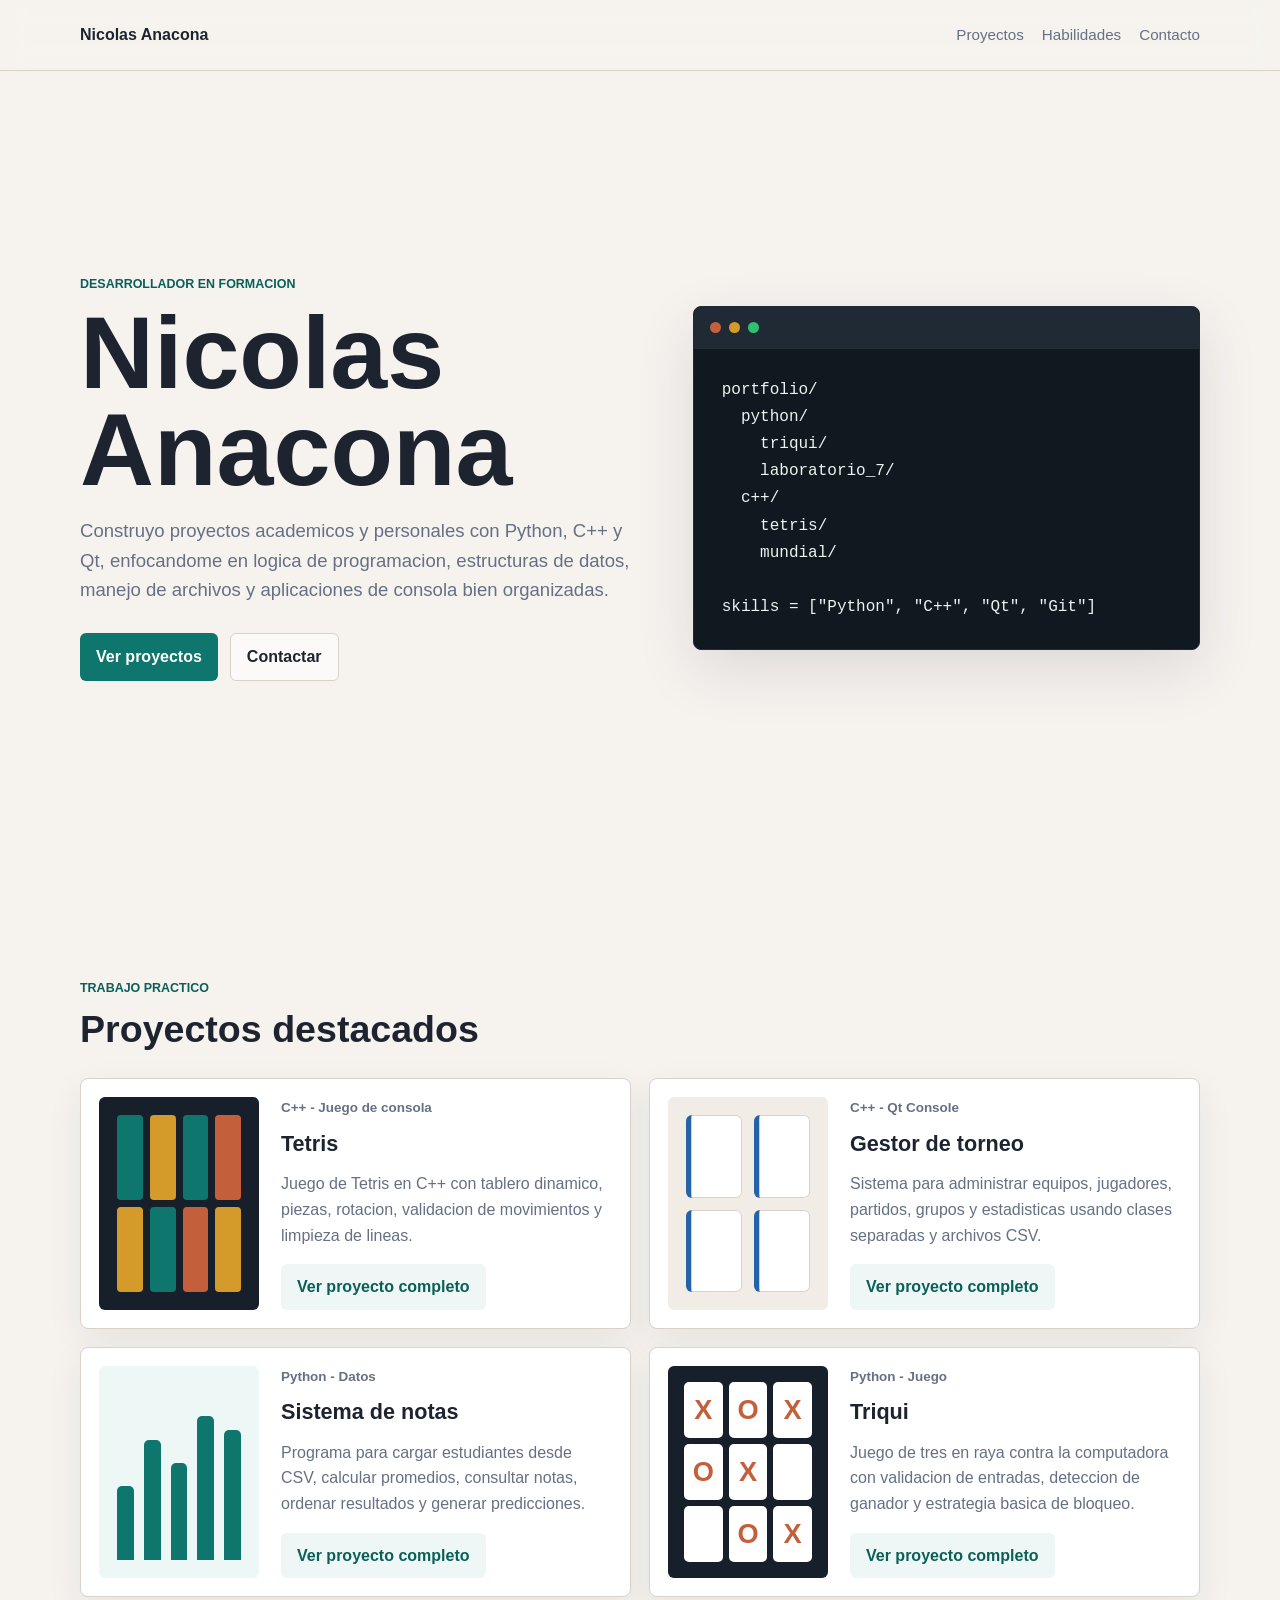
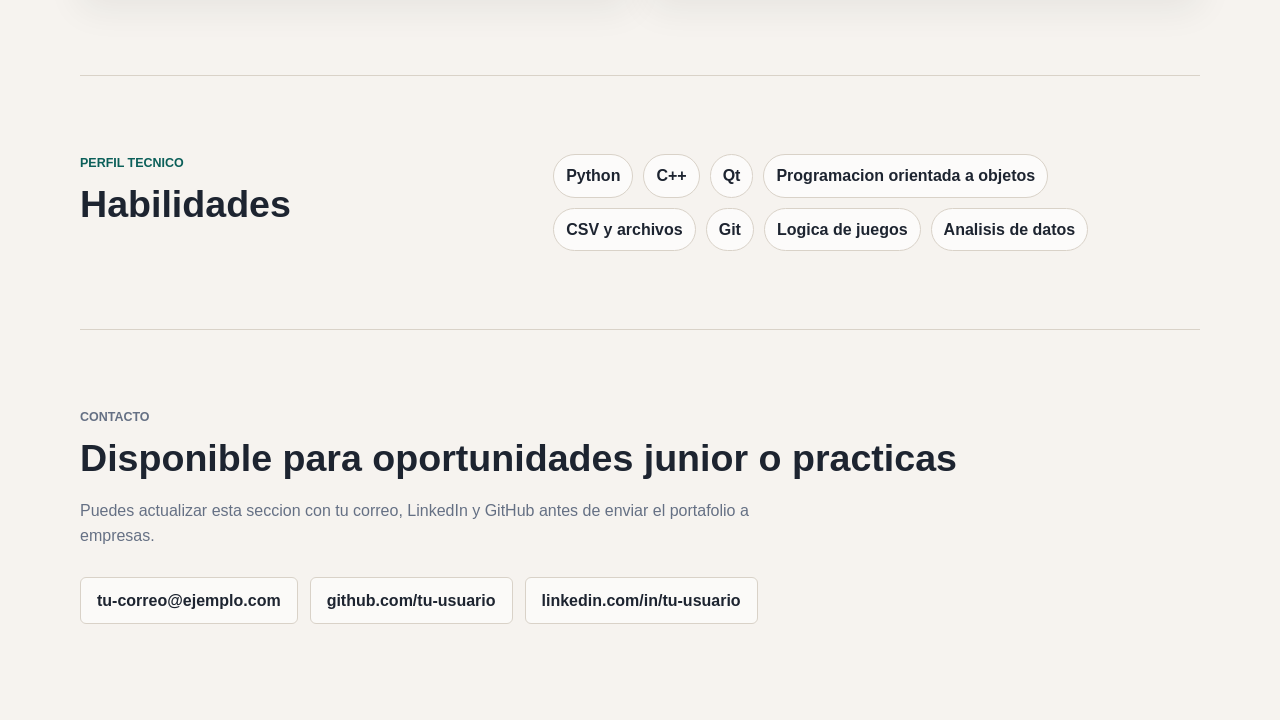
==== index.html @ 5401e6fd "Agregar portafolio interactivo" ====
<!doctype html>
<html lang="es">
<head>
  <meta charset="utf-8">
  <meta name="viewport" content="width=device-width, initial-scale=1">
  <title>Nicolas Anacona | Portafolio</title>
  <meta name="description" content="Portafolio de Nicolas Anacona con proyectos en Python, C++ y Qt.">
  <link rel="stylesheet" href="styles.css">
</head>
<body>
  <header class="site-header">
    <nav class="nav" aria-label="Principal">
      <a class="brand" href="#inicio">Nicolas Anacona</a>
      <div class="nav-links">
        <a href="#proyectos">Proyectos</a>
        <a href="#habilidades">Habilidades</a>
        <a href="#contacto">Contacto</a>
      </div>
    </nav>
  </header>

  <main id="inicio">
    <section class="hero">
      <div class="hero-copy">
        <p class="eyebrow">Desarrollador en formacion</p>
        <h1>Nicolas Anacona</h1>
        <p class="lead">
          Construyo proyectos academicos y personales con Python, C++ y Qt,
          enfocandome en logica de programacion, estructuras de datos, manejo
          de archivos y aplicaciones de consola bien organizadas.
        </p>
        <div class="hero-actions">
          <a class="button primary" href="#proyectos">Ver proyectos</a>
          <a class="button secondary" href="#contacto">Contactar</a>
        </div>
      </div>

      <div class="code-visual" aria-label="Resumen visual del portafolio">
        <div class="terminal-bar">
          <span></span><span></span><span></span>
        </div>
        <pre><code>portfolio/
  python/
    triqui/
    laboratorio_7/
  c++/
    tetris/
    mundial/

skills = ["Python", "C++", "Qt", "Git"]</code></pre>
      </div>
    </section>

    <section class="section" id="proyectos">
      <div class="section-heading">
        <p class="eyebrow">Trabajo practico</p>
        <h2>Proyectos destacados</h2>
      </div>

      <div class="projects-grid">
        <article class="project-card">
          <div class="project-visual tetris-visual" aria-hidden="true">
            <span></span><span></span><span></span><span></span>
            <span></span><span></span><span></span><span></span>
          </div>
          <div class="project-body">
            <p class="project-type">C++ - Juego de consola</p>
            <h3>Tetris</h3>
            <p>
              Juego de Tetris en C++ con tablero dinamico, piezas, rotacion,
              validacion de movimientos y limpieza de lineas.
            </p>
            <a href="projects/tetris.html">Ver proyecto completo</a>
          </div>
        </article>

        <article class="project-card">
          <div class="project-visual tournament-visual" aria-hidden="true">
            <div></div><div></div><div></div><div></div>
          </div>
          <div class="project-body">
            <p class="project-type">C++ - Qt Console</p>
            <h3>Gestor de torneo</h3>
            <p>
              Sistema para administrar equipos, jugadores, partidos, grupos y
              estadisticas usando clases separadas y archivos CSV.
            </p>
            <a href="projects/torneo.html">Ver proyecto completo</a>
          </div>
        </article>

        <article class="project-card">
          <div class="project-visual data-visual" aria-hidden="true">
            <span style="height: 42%"></span>
            <span style="height: 68%"></span>
            <span style="height: 55%"></span>
            <span style="height: 82%"></span>
            <span style="height: 74%"></span>
          </div>
          <div class="project-body">
            <p class="project-type">Python - Datos</p>
            <h3>Sistema de notas</h3>
            <p>
              Programa para cargar estudiantes desde CSV, calcular promedios,
              consultar notas, ordenar resultados y generar predicciones.
            </p>
            <a href="projects/notas.html">Ver proyecto completo</a>
          </div>
        </article>

        <article class="project-card">
          <div class="project-visual triqui-visual" aria-hidden="true">
            <span>X</span><span>O</span><span>X</span>
            <span>O</span><span>X</span><span></span>
            <span></span><span>O</span><span>X</span>
          </div>
          <div class="project-body">
            <p class="project-type">Python - Juego</p>
            <h3>Triqui</h3>
            <p>
              Juego de tres en raya contra la computadora con validacion de
              entradas, deteccion de ganador y estrategia basica de bloqueo.
            </p>
            <a href="projects/triqui.html">Ver proyecto completo</a>
          </div>
        </article>
      </div>
    </section>

    <section class="section split" id="habilidades">
      <div>
        <p class="eyebrow">Perfil tecnico</p>
        <h2>Habilidades</h2>
      </div>
      <div class="skills">
        <span>Python</span>
        <span>C++</span>
        <span>Qt</span>
        <span>Programacion orientada a objetos</span>
        <span>CSV y archivos</span>
        <span>Git</span>
        <span>Logica de juegos</span>
        <span>Analisis de datos</span>
      </div>
    </section>

    <section class="section contact" id="contacto">
      <p class="eyebrow">Contacto</p>
      <h2>Disponible para oportunidades junior o practicas</h2>
      <p>
        Puedes actualizar esta seccion con tu correo, LinkedIn y GitHub antes
        de enviar el portafolio a empresas.
      </p>
      <div class="contact-links">
        <a href="mailto:tu-correo@ejemplo.com">tu-correo@ejemplo.com</a>
        <a href="https://github.com/tu-usuario">github.com/tu-usuario</a>
        <a href="https://www.linkedin.com/in/tu-usuario">linkedin.com/in/tu-usuario</a>
      </div>
    </section>
  </main>
</body>
</html>
---- styles.css ----
:root {
  --bg: #f6f3ef;
  --surface: #ffffff;
  --ink: #1d2430;
  --muted: #657084;
  --line: #d9d2c8;
  --accent: #0f766e;
  --accent-strong: #0b5f59;
  --warm: #c45f3b;
  --gold: #d49b2a;
  --blue: #2563a8;
  --shadow: 0 20px 60px rgba(29, 36, 48, 0.12);
}

* {
  box-sizing: border-box;
}

html {
  scroll-behavior: smooth;
}

body {
  margin: 0;
  background: var(--bg);
  color: var(--ink);
  font-family: Arial, Helvetica, sans-serif;
  line-height: 1.6;
}

a {
  color: inherit;
}

.site-header {
  position: sticky;
  top: 0;
  z-index: 10;
  background: rgba(246, 243, 239, 0.92);
  border-bottom: 1px solid var(--line);
  backdrop-filter: blur(12px);
}

.nav {
  width: min(1120px, calc(100% - 32px));
  margin: 0 auto;
  min-height: 70px;
  display: flex;
  align-items: center;
  justify-content: space-between;
  gap: 20px;
}

.brand {
  font-weight: 800;
  text-decoration: none;
}

.nav-links {
  display: flex;
  gap: 18px;
  color: var(--muted);
  font-size: 0.95rem;
}

.nav-links a {
  text-decoration: none;
}

.hero {
  width: min(1120px, calc(100% - 32px));
  min-height: calc(100vh - 70px);
  margin: 0 auto;
  display: grid;
  grid-template-columns: 1.05fr 0.95fr;
  align-items: center;
  gap: 52px;
  padding: 56px 0 72px;
}

.eyebrow {
  margin: 0 0 10px;
  color: var(--accent-strong);
  font-weight: 800;
  text-transform: uppercase;
  letter-spacing: 0;
  font-size: 0.78rem;
}

h1,
h2,
h3,
p {
  margin-top: 0;
}

h1 {
  margin-bottom: 18px;
  font-size: clamp(3rem, 8vw, 6.8rem);
  line-height: 0.94;
}

h2 {
  margin-bottom: 18px;
  font-size: 2.35rem;
  line-height: 1.1;
}

h3 {
  margin-bottom: 10px;
  font-size: 1.35rem;
}

.lead {
  max-width: 650px;
  color: var(--muted);
  font-size: 1.16rem;
}

.hero-actions,
.contact-links {
  display: flex;
  flex-wrap: wrap;
  gap: 12px;
  margin-top: 28px;
}

.button,
.contact-links a,
.project-body a {
  min-height: 44px;
  display: inline-flex;
  align-items: center;
  justify-content: center;
  border-radius: 6px;
  padding: 10px 16px;
  font-weight: 800;
  text-decoration: none;
}

.button.primary {
  background: var(--accent);
  color: #ffffff;
}

.button.secondary,
.contact-links a {
  border: 1px solid var(--line);
  background: rgba(255, 255, 255, 0.58);
}

.code-visual {
  overflow: hidden;
  border: 1px solid #1f2937;
  border-radius: 8px;
  background: #101820;
  color: #e9f5ee;
  box-shadow: var(--shadow);
}

.terminal-bar {
  height: 42px;
  display: flex;
  align-items: center;
  gap: 8px;
  padding: 0 16px;
  background: #202a35;
}

.terminal-bar span {
  width: 11px;
  height: 11px;
  border-radius: 50%;
}

.terminal-bar span:nth-child(1) {
  background: var(--warm);
}

.terminal-bar span:nth-child(2) {
  background: var(--gold);
}

.terminal-bar span:nth-child(3) {
  background: #2fbf71;
}

pre {
  margin: 0;
  padding: 28px;
  overflow-x: auto;
  font-size: 1rem;
  line-height: 1.7;
}

.section {
  width: min(1120px, calc(100% - 32px));
  margin: 0 auto;
  padding: 78px 0;
}

.section-heading {
  max-width: 650px;
  margin-bottom: 28px;
}

.projects-grid {
  display: grid;
  grid-template-columns: repeat(2, minmax(0, 1fr));
  gap: 18px;
}

.project-card {
  display: grid;
  grid-template-columns: 160px 1fr;
  gap: 22px;
  min-height: 245px;
  padding: 18px;
  border: 1px solid var(--line);
  border-radius: 8px;
  background: var(--surface);
  box-shadow: 0 12px 36px rgba(29, 36, 48, 0.07);
}

.project-visual {
  min-height: 205px;
  border-radius: 6px;
  background: #eef1f4;
}

.project-type {
  margin-bottom: 8px;
  color: var(--accent-strong);
  font-size: 0.84rem;
  font-weight: 800;
}

.project-body {
  display: flex;
  flex-direction: column;
  align-items: flex-start;
}

.project-body p {
  color: var(--muted);
}

.project-body a,
.file-list a {
  margin-top: auto;
  background: #eef7f5;
  color: var(--accent-strong);
}

.project-page {
  width: min(1120px, calc(100% - 32px));
  margin: 0 auto;
  padding: 54px 0 96px;
}

.back-link {
  display: inline-flex;
  margin-bottom: 26px;
  color: var(--accent-strong);
  font-weight: 800;
  text-decoration: none;
}

.project-hero {
  display: grid;
  grid-template-columns: 1fr 0.8fr;
  gap: 36px;
  align-items: start;
  margin-bottom: 44px;
}

.project-summary {
  border: 1px solid var(--line);
  border-radius: 8px;
  padding: 22px;
  background: var(--surface);
}

.project-summary p {
  color: var(--muted);
}

.info-grid {
  display: grid;
  grid-template-columns: repeat(3, minmax(0, 1fr));
  gap: 14px;
  margin: 28px 0 44px;
}

.info-box {
  border: 1px solid var(--line);
  border-radius: 8px;
  padding: 18px;
  background: rgba(255, 255, 255, 0.72);
}

.info-box strong {
  display: block;
  margin-bottom: 6px;
}

.info-box span {
  color: var(--muted);
}

.code-section {
  margin-top: 42px;
}

.file-list {
  display: grid;
  grid-template-columns: repeat(2, minmax(0, 1fr));
  gap: 12px;
  padding: 0;
  list-style: none;
}

.file-list li {
  min-height: 58px;
  display: flex;
}

.file-list a {
  width: 100%;
  justify-content: flex-start;
  margin: 0;
  border: 1px solid var(--line);
  background: var(--surface);
  font-family: Consolas, "Courier New", monospace;
  overflow-wrap: anywhere;
}

.run-box {
  border: 1px solid var(--line);
  border-radius: 8px;
  padding: 20px;
  background: #101820;
  color: #e9f5ee;
}

.run-box p {
  color: #c9d7d1;
}

.run-box pre {
  padding: 0;
  white-space: pre-wrap;
}

.note {
  border-left: 4px solid var(--warm);
  padding: 14px 16px;
  background: rgba(196, 95, 59, 0.08);
  color: var(--muted);
}

.playable-section {
  border-top: 1px solid var(--line);
  padding-top: 42px;
}

.terminal-demo {
  display: grid;
  gap: 14px;
}

.terminal-toolbar,
.terminal-actions {
  display: flex;
  flex-wrap: wrap;
  gap: 10px;
  align-items: end;
}

.terminal-toolbar label {
  display: grid;
  gap: 6px;
  color: var(--muted);
  font-weight: 800;
}

.terminal-toolbar input {
  width: 92px;
  min-height: 42px;
  border: 1px solid var(--line);
  border-radius: 6px;
  padding: 8px 10px;
  font: inherit;
}

.terminal-toolbar button,
.terminal-actions button {
  min-height: 44px;
  border: 0;
  border-radius: 6px;
  padding: 10px 14px;
  background: var(--accent);
  color: #ffffff;
  font: inherit;
  font-weight: 800;
  cursor: pointer;
}

.terminal-toolbar button:nth-of-type(2),
.terminal-actions button:nth-child(5) {
  background: var(--warm);
}

.terminal-actions button:nth-child(2),
.terminal-actions button:nth-child(4) {
  background: var(--blue);
}

.terminal-screen {
  min-height: 360px;
  max-height: 620px;
  overflow: auto;
  border: 1px solid #263445;
  border-radius: 8px;
  padding: 18px;
  background: #101820;
  color: #e9f5ee;
  font-family: Consolas, "Courier New", monospace;
  font-size: 0.95rem;
  line-height: 1.35;
  white-space: pre;
}

.control-help {
  color: var(--muted);
}

.tetris-visual {
  display: grid;
  grid-template-columns: repeat(4, 1fr);
  grid-auto-rows: 1fr;
  gap: 7px;
  padding: 18px;
  background: #17202a;
}

.tetris-visual span {
  border-radius: 4px;
  background: var(--accent);
}

.tetris-visual span:nth-child(2),
.tetris-visual span:nth-child(5),
.tetris-visual span:nth-child(8) {
  background: var(--gold);
}

.tetris-visual span:nth-child(4),
.tetris-visual span:nth-child(7) {
  background: var(--warm);
}

.tournament-visual {
  display: grid;
  grid-template-columns: repeat(2, 1fr);
  gap: 12px;
  padding: 18px;
  background: #f1ede6;
}

.tournament-visual div {
  border-left: 5px solid var(--blue);
  border-radius: 6px;
  background: #ffffff;
  box-shadow: inset 0 0 0 1px var(--line);
}

.data-visual {
  display: flex;
  align-items: end;
  gap: 10px;
  padding: 18px;
  background: #edf7f6;
}

.data-visual span {
  flex: 1;
  min-height: 35px;
  border-radius: 5px 5px 0 0;
  background: var(--accent);
}

.triqui-visual {
  display: grid;
  grid-template-columns: repeat(3, 1fr);
  gap: 6px;
  padding: 16px;
  background: #17202a;
}

.triqui-visual span {
  display: grid;
  place-items: center;
  border-radius: 5px;
  background: #ffffff;
  color: var(--warm);
  font-size: 1.7rem;
  font-weight: 900;
}

.split {
  display: grid;
  grid-template-columns: 0.8fr 1.2fr;
  gap: 42px;
  border-top: 1px solid var(--line);
}

.skills {
  display: flex;
  flex-wrap: wrap;
  gap: 10px;
}

.skills span {
  border: 1px solid var(--line);
  border-radius: 999px;
  padding: 8px 12px;
  background: rgba(255, 255, 255, 0.72);
  font-weight: 700;
}

.contact {
  border-top: 1px solid var(--line);
  padding-bottom: 96px;
}

.contact p {
  max-width: 720px;
  color: var(--muted);
}

@media (max-width: 860px) {
  .hero,
  .split,
  .project-hero {
    grid-template-columns: 1fr;
  }

  .hero {
    min-height: auto;
    padding-top: 46px;
  }

  .projects-grid {
    grid-template-columns: 1fr;
  }

  .info-grid,
  .file-list {
    grid-template-columns: 1fr;
  }
}

@media (max-width: 620px) {
  .nav {
    align-items: flex-start;
    flex-direction: column;
    padding: 14px 0;
  }

  .nav-links {
    width: 100%;
    justify-content: space-between;
    gap: 8px;
  }

  .project-card {
    grid-template-columns: 1fr;
  }

  .project-visual {
    min-height: 160px;
  }

  h1 {
    font-size: 3rem;
  }

  h2 {
    font-size: 2rem;
  }
}
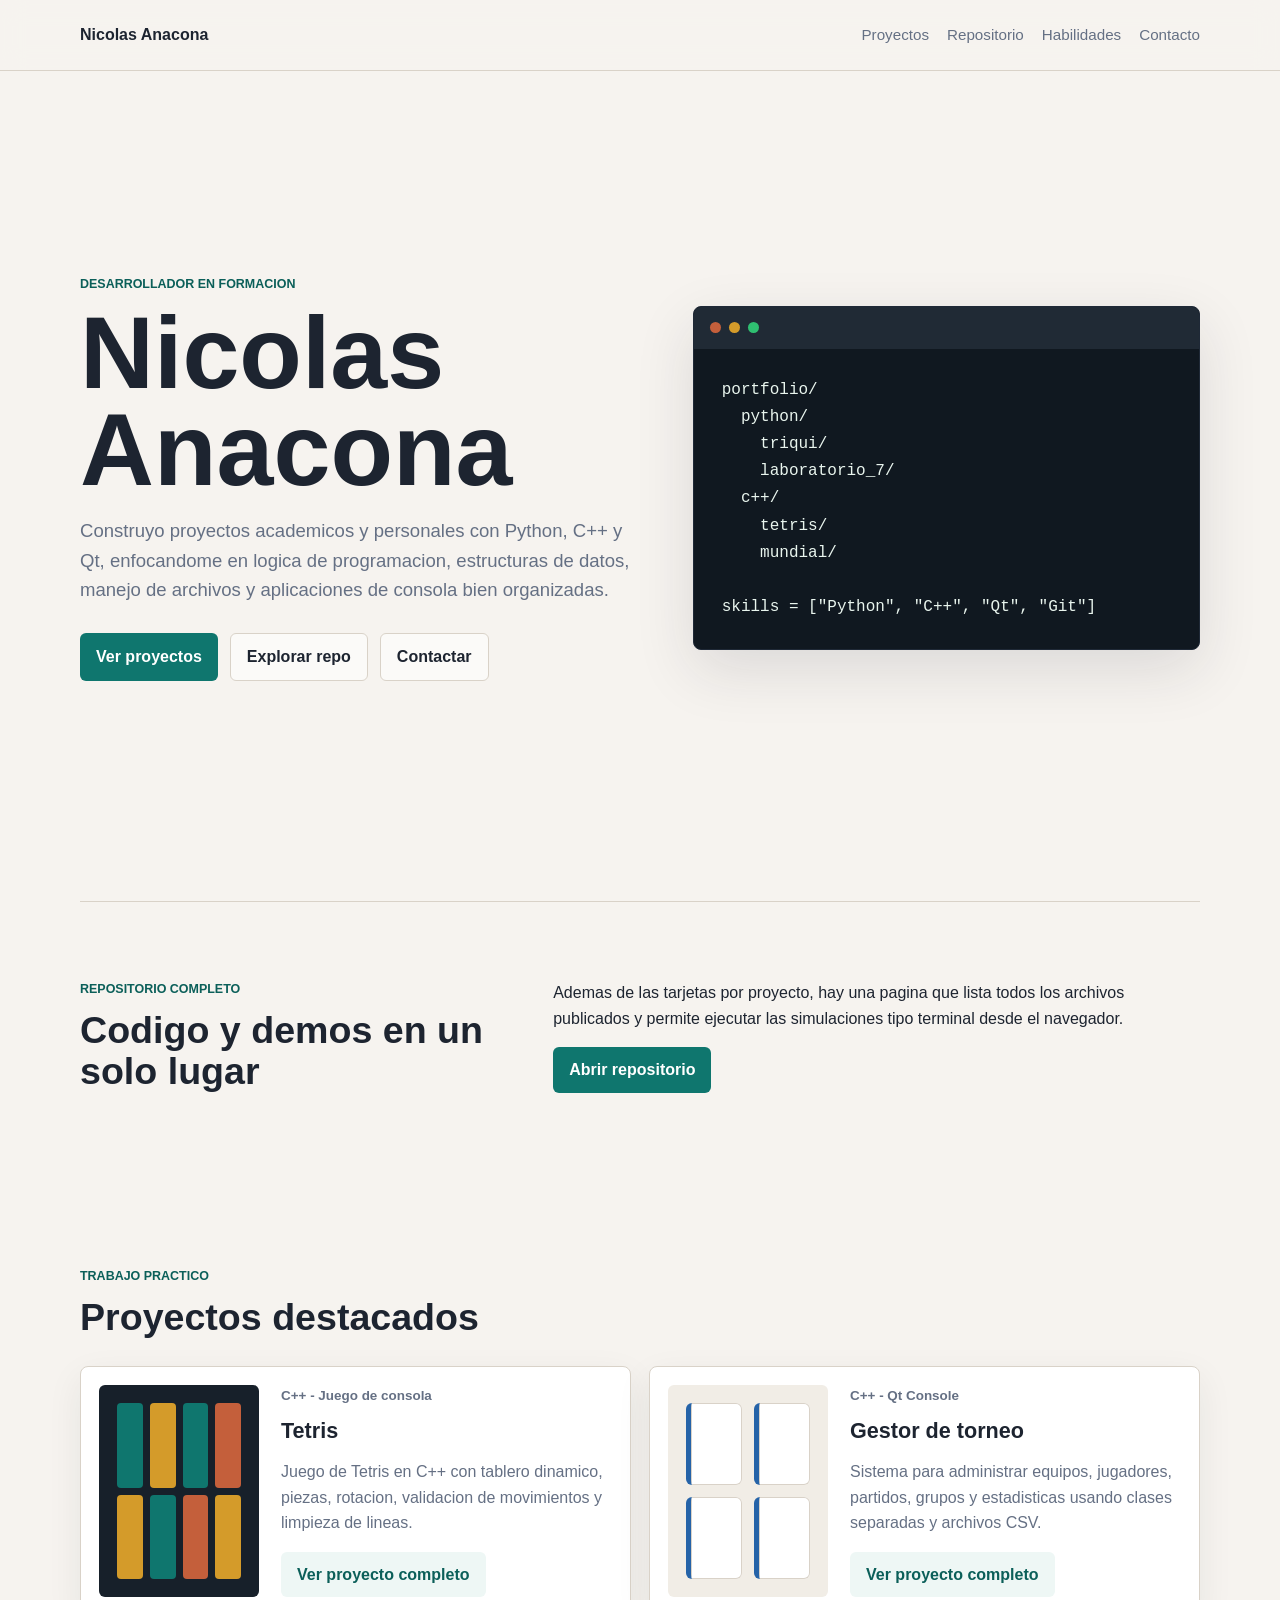
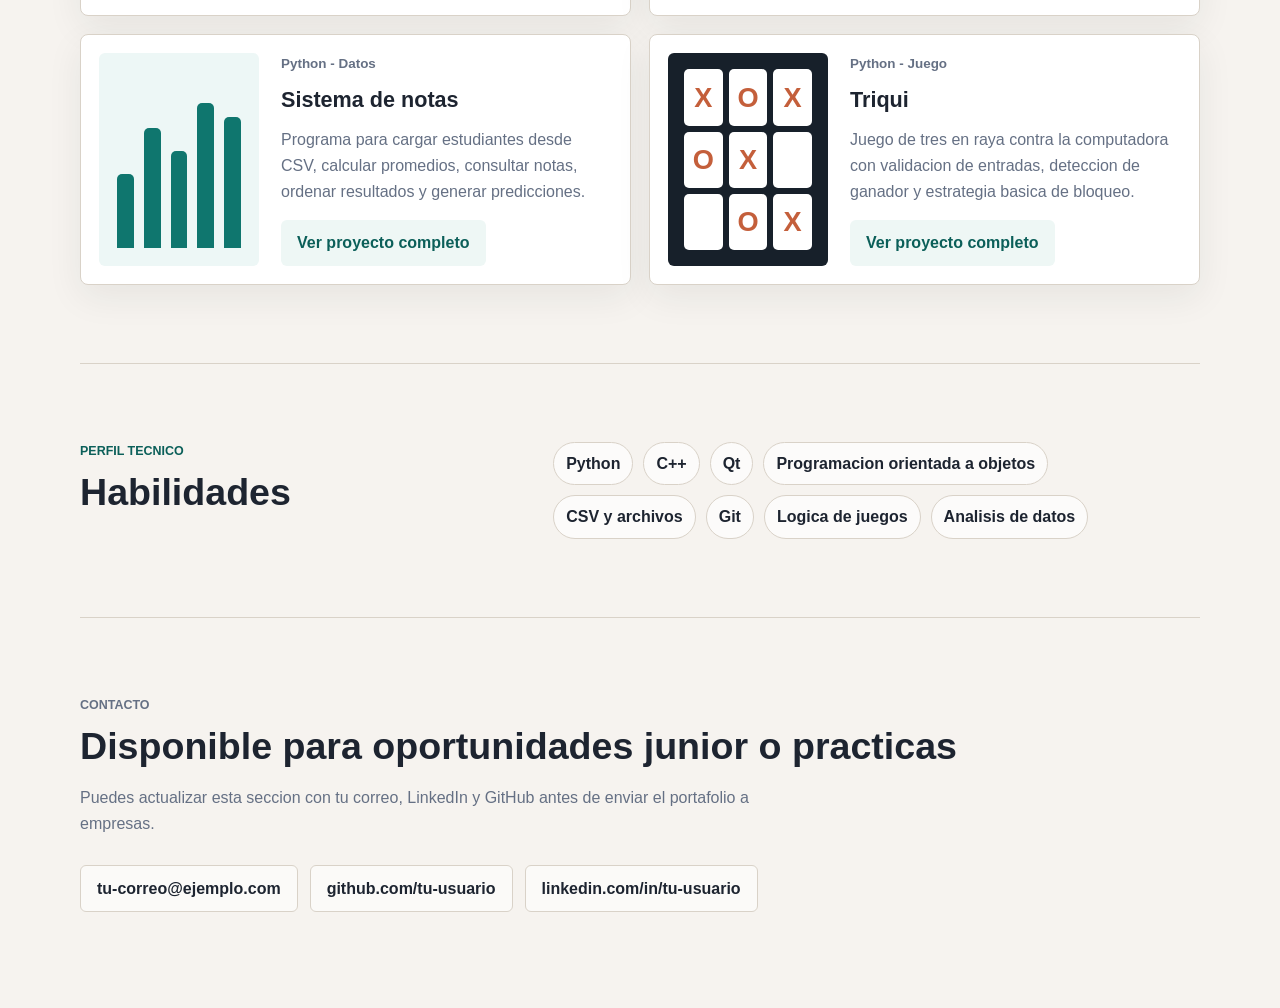
==== commit b0f2ce4f: "Agregar pagina completa del repositorio" ====
--- a/index.html
+++ b/index.html
@@ -13,6 +13,7 @@
       <a class="brand" href="#inicio">Nicolas Anacona</a>
       <div class="nav-links">
         <a href="#proyectos">Proyectos</a>
+        <a href="repositorio.html">Repositorio</a>
         <a href="#habilidades">Habilidades</a>
         <a href="#contacto">Contacto</a>
       </div>
@@ -31,6 +32,7 @@
         </p>
         <div class="hero-actions">
           <a class="button primary" href="#proyectos">Ver proyectos</a>
+          <a class="button secondary" href="repositorio.html">Explorar repo</a>
           <a class="button secondary" href="#contacto">Contactar</a>
         </div>
       </div>
@@ -48,6 +50,21 @@
     mundial/
 
 skills = ["Python", "C++", "Qt", "Git"]</code></pre>
+      </div>
+    </section>
+
+    <section class="section split">
+      <div>
+        <p class="eyebrow">Repositorio completo</p>
+        <h2>Codigo y demos en un solo lugar</h2>
+      </div>
+      <div>
+        <p>
+          Ademas de las tarjetas por proyecto, hay una pagina que lista todos
+          los archivos publicados y permite ejecutar las simulaciones tipo
+          terminal desde el navegador.
+        </p>
+        <a class="button primary" href="repositorio.html">Abrir repositorio</a>
       </div>
     </section>
 
--- a/styles.css
+++ b/styles.css
@@ -539,6 +539,34 @@
   color: var(--muted);
 }
 
+.repo-demo-grid,
+.repo-file-groups {
+  display: grid;
+  grid-template-columns: repeat(2, minmax(0, 1fr));
+  gap: 18px;
+}
+
+.repo-demo-card,
+.repo-file-group {
+  border: 1px solid var(--line);
+  border-radius: 8px;
+  padding: 18px;
+  background: var(--surface);
+  box-shadow: 0 12px 36px rgba(29, 36, 48, 0.07);
+}
+
+.repo-demo-card p {
+  color: var(--muted);
+}
+
+.repo-demo-card .button {
+  margin-top: 8px;
+}
+
+.repo-file-group .file-list {
+  grid-template-columns: 1fr;
+}
+
 @media (max-width: 860px) {
   .hero,
   .split,
@@ -556,7 +584,9 @@
   }
 
   .info-grid,
-  .file-list {
+  .file-list,
+  .repo-demo-grid,
+  .repo-file-groups {
     grid-template-columns: 1fr;
   }
 }
